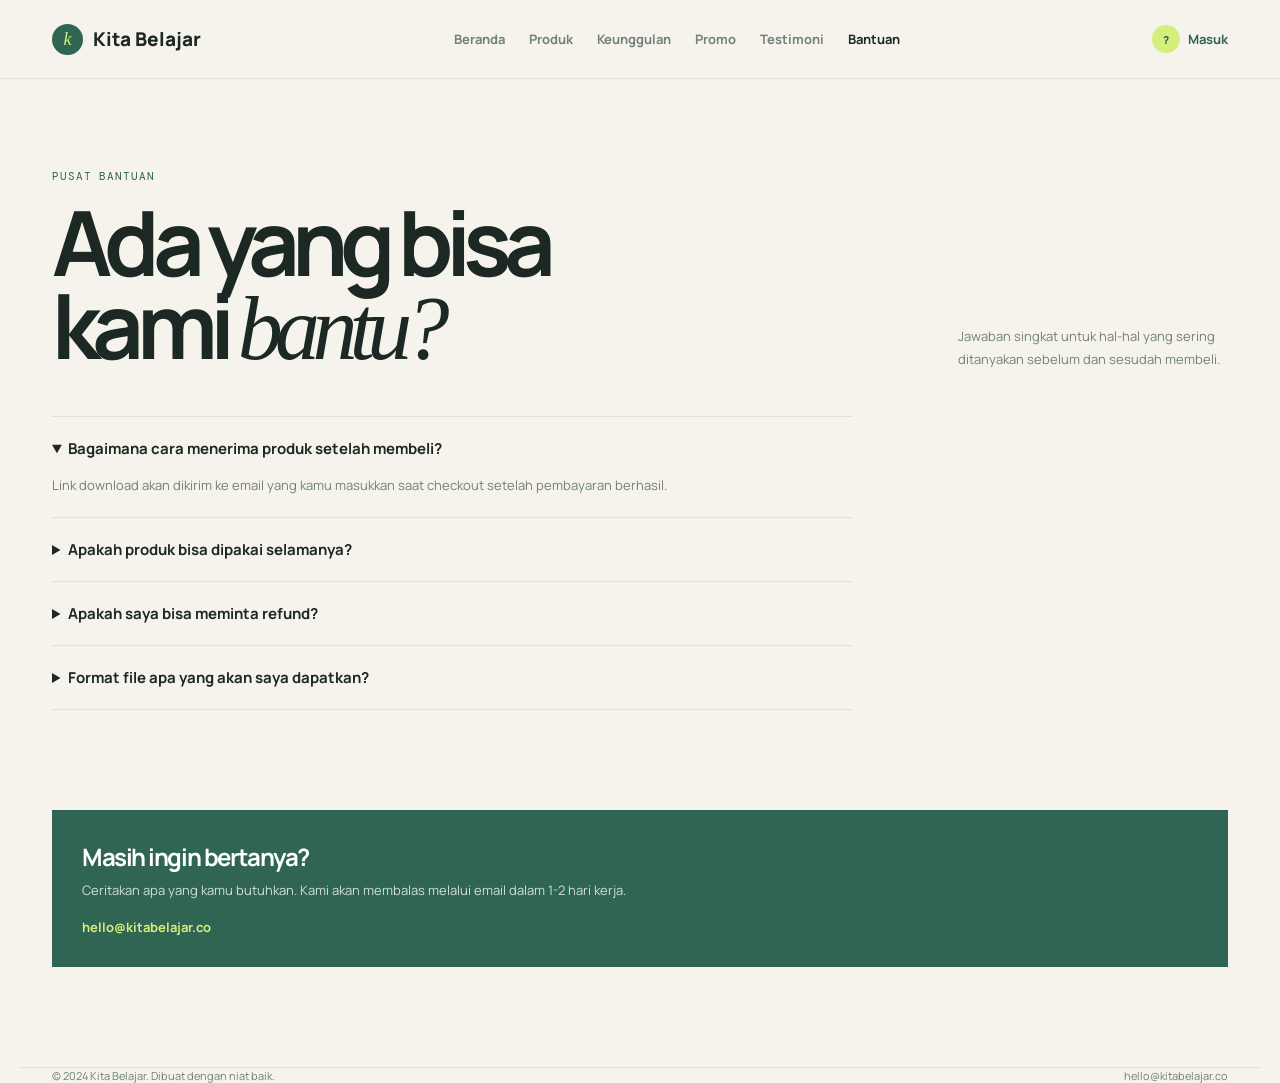
==== bantuan.html @ 23e697ec "Update 6 halaman 16/09/26" ====
<!DOCTYPE html>
<html lang="id">
<head>
    <meta charset="UTF-8"><meta name="viewport" content="width=device-width, initial-scale=1.0"><title>Bantuan | Kita Belajar</title>
    <link rel="preconnect" href="https://fonts.googleapis.com"><link rel="preconnect" href="https://fonts.gstatic.com" crossorigin><link href="https://fonts.googleapis.com/css2?family=DM+Mono:wght@400;500&family=Manrope:wght@400;500;600;700;800&display=swap" rel="stylesheet">
    <style>
        :root { --ink:#1c2824; --muted:#718078; --paper:#f5f3ec; --surface:#fffefa; --line:#dce3da; --green:#2f6552; --lime:#d5ef7d; --serif:Georgia, 'Times New Roman', serif; } * { box-sizing:border-box; } body { margin:0; background:var(--paper); color:var(--ink); font-family:Manrope,sans-serif; } a { color:inherit; text-decoration:none; } .shell { max-width:1240px; margin:auto; padding:0 32px; } .topbar { border-bottom:1px solid var(--line); } nav { min-height:78px; display:flex; align-items:center; justify-content:space-between; gap:24px; } .brand { display:flex; align-items:center; gap:10px; font-weight:800; font-size:19px; } .brand-mark { display:grid; place-items:center; width:31px; height:31px; border-radius:50%; background:var(--green); color:var(--lime); font:italic 18px var(--serif); } .nav-links { display:flex; gap:24px; color:var(--muted); font-size:13px; font-weight:700; } .nav-links a:nth-child(6) { color:var(--ink); } .nav-actions { display:flex; gap:16px; color:var(--green); font-size:13px; font-weight:700; } .hero { padding:90px 0 45px; display:flex; justify-content:space-between; gap:40px; align-items:end; } .eyebrow { color:var(--green); font:11px 'DM Mono',monospace; letter-spacing:.08em; text-transform:uppercase; } h1 { max-width:620px; margin:18px 0 0; font-size:clamp(48px,8vw,90px); line-height:.92; letter-spacing:-.085em; } h1 em { font-family:var(--serif); font-weight:400; } .hero p { max-width:270px; margin:0; color:var(--muted); font-size:13px; line-height:1.75; } .faq { max-width:800px; margin-bottom:100px; border-top:1px solid var(--line); } details { border-bottom:1px solid var(--line); padding:21px 0; } summary { cursor:pointer; font-size:15px; font-weight:700; } details p { max-width:650px; margin:15px 0 0; color:var(--muted); font-size:13px; line-height:1.75; } .contact { margin:0 0 100px; padding:30px; background:var(--green); color:white; } .contact h2 { margin:0 0 8px; font-size:24px; letter-spacing:-.06em; } .contact p { margin:0 0 16px; color:#d2e1d5; font-size:13px; } .contact a { color:var(--lime); font-size:13px; font-weight:700; } footer { border-top:1px solid var(--line); padding:24px 0 35px; display:flex; justify-content:space-between; color:var(--muted); font-size:11px; } @media (max-width:850px) { nav { flex-wrap:wrap; padding:15px 0; } .nav-links { order:3; width:100%; overflow:auto; padding-bottom:4px; } .hero { display:block; padding-top:65px; } .hero p { margin-top:28px; } } @media (max-width:520px) { .shell { padding-inline:20px; } footer { flex-direction:column; gap:8px; } }
        .nav-actions a:last-child { display:none; } .account-modal { position:fixed; inset:0; z-index:10; display:grid; place-items:center; padding:24px; background:#1c2824cc; opacity:0; pointer-events:none; transition:opacity .25s ease; } .account-modal.open { opacity:1; pointer-events:auto; } .account-panel { position:relative; width:min(460px,100%); background:#fffefa; transform:translateY(18px); transition:transform .25s ease; } .account-modal.open .account-panel { transform:translateY(0); } .account-close { position:absolute; top:17px; right:17px; width:40px; height:40px; border:1px solid var(--line); border-radius:50%; background:transparent; font-size:19px; cursor:pointer; } .account-form { padding:48px; } .account-form h2 { margin:15px 0 10px; font-size:35px; line-height:.98; letter-spacing:-.08em; } .account-copy { color:var(--muted); font-size:12px; line-height:1.7; } .account-tabs { display:grid; grid-template-columns:1fr 1fr; margin:28px 0; border-bottom:1px solid var(--line); } .account-tab { border:0; border-bottom:2px solid transparent; padding:12px 4px; background:transparent; color:var(--muted); font-size:12px; font-weight:700; cursor:pointer; } .account-tab.active { border-bottom-color:var(--green); color:var(--green); } .account-field { display:block; margin-bottom:17px; font-size:11px; font-weight:700; } .account-field input { display:block; width:100%; margin-top:8px; border:1px solid var(--line); padding:13px; font:inherit; } .account-submit { width:100%; border:0; border-radius:40px; padding:14px; background:var(--green); color:white; font-size:12px; font-weight:700; cursor:pointer; } .account-note { color:var(--muted); font-size:10px; text-align:center; } @media (max-width:520px) { .account-modal { padding:12px; } .account-form { padding:36px 24px 28px; } }
        .nav-actions a:first-child { display:flex; align-items:center; gap:8px; } .nav-actions a:first-child::before { content:'?'; display:grid; place-items:center; width:28px; height:28px; border-radius:50%; background:var(--lime); color:var(--green); font-size:11px; font-weight:800; }
    </style>
    <link rel="stylesheet" href="auth.css">
</head>
<body><header class="topbar"><div class="shell"><nav><a class="brand" href="index.html"><span class="brand-mark">k</span>Kita Belajar</a><div class="nav-links"><a href="index.html">Beranda</a><a href="produk.html">Produk</a><a href="keunggulan.html">Keunggulan</a><a href="promo.html">Promo</a><a href="testimoni.html">Testimoni</a><a href="bantuan.html">Bantuan</a></div><div class="nav-actions"><a href="index.html">Masuk</a><a href="produk.html">Keranjang</a></div></nav></div></header><main class="shell"><section class="hero"><div><div class="eyebrow">Pusat bantuan</div><h1>Ada yang bisa kami <em>bantu?</em></h1></div><p>Jawaban singkat untuk hal-hal yang sering ditanyakan sebelum dan sesudah membeli.</p></section><section class="faq"><details open><summary>Bagaimana cara menerima produk setelah membeli?</summary><p>Link download akan dikirim ke email yang kamu masukkan saat checkout setelah pembayaran berhasil.</p></details><details><summary>Apakah produk bisa dipakai selamanya?</summary><p>Ya. Semua produk digital Kita Belajar memberikan akses selamanya dan bisa digunakan berulang kali.</p></details><details><summary>Apakah saya bisa meminta refund?</summary><p>Karena produk berupa file digital, pembelian umumnya tidak dapat dikembalikan. Hubungi kami jika ada masalah akses atau file.</p></details><details><summary>Format file apa yang akan saya dapatkan?</summary><p>Format mengikuti produk, seperti Notion template, PDF e-book, atau Google Sheets. Detailnya selalu tercantum di halaman produk.</p></details></section><section class="contact"><h2>Masih ingin bertanya?</h2><p>Ceritakan apa yang kamu butuhkan. Kami akan membalas melalui email dalam 1-2 hari kerja.</p><a href="mailto:hello@kitabelajar.co">hello@kitabelajar.co</a></section></main><footer class="shell"><span>© 2024 Kita Belajar. Dibuat dengan niat baik.</span><span>hello@kitabelajar.co</span></footer></body>
<div class="account-modal" id="accountModal" role="dialog" aria-modal="true"><div class="account-panel"><button class="account-close" id="closeAccount" type="button" aria-label="Tutup login">×</button><div class="account-form"><div class="eyebrow">Your learning space</div><h2>Selamat datang kembali.</h2><p class="account-copy">Masuk untuk menyimpan produk dan melihat akses belajarmu dalam satu tempat.</p><div class="account-tabs"><button class="account-tab active" type="button">Masuk</button><button class="account-tab" type="button">Buat akun</button></div><form id="accountForm"><label class="account-field">Email<input id="accountEmail" type="email" placeholder="nama@email.com" required></label><label class="account-field">Password<input type="password" minlength="6" placeholder="Minimal 6 karakter" required></label><button class="account-submit" type="submit">Masuk ke akun</button></form><p class="account-note">Demo frontend: data akun disimpan lokal di perangkat ini.</p></div></div></div><script>const accountModal=document.querySelector('#accountModal');document.querySelector('.nav-actions a:first-child').onclick=e=>{e.preventDefault();accountModal.classList.add('open');};document.querySelector('#closeAccount').onclick=()=>accountModal.classList.remove('open');accountModal.onclick=e=>{if(e.target===accountModal)accountModal.classList.remove('open');};document.querySelector('#accountForm').onsubmit=e=>{e.preventDefault();localStorage.setItem('kitaBelajarAccount',JSON.stringify({name:document.querySelector('#accountEmail').value.split('@')[0],email:document.querySelector('#accountEmail').value}));accountModal.classList.remove('open');};</script></body>
<script src="auth.js"></script>
</html>
---- auth.css ----
.account-modal { position: fixed; inset: 0; z-index: 30; display: grid; place-items: center; padding: 24px; background: #1c2824cc; opacity: 0; pointer-events: none; transition: opacity .25s ease; }
.account-modal.open { opacity: 1; pointer-events: auto; }
.account-panel { position: relative; width: min(460px, 100%); max-height: 94vh; overflow: auto; background: var(--surface, #fffefa); transform: translateY(18px); transition: transform .25s ease; }
.account-modal.open .account-panel { transform: translateY(0); }
.account-form { padding: 48px; }
.account-form h2 { margin: 15px 0 10px; font-size: 35px; line-height: .98; letter-spacing: -.08em; }
.account-copy { margin: 0 0 28px; color: var(--muted); font-size: 12px; line-height: 1.7; }
.account-tabs { display: grid; grid-template-columns: 1fr 1fr; gap: 4px; margin-bottom: 28px; border-bottom: 1px solid var(--line); }
.account-tab { border: 0; border-bottom: 2px solid transparent; padding: 12px 4px; background: transparent; color: var(--muted); font-size: 12px; font-weight: 700; cursor: pointer; }
.account-tab.active { border-bottom-color: var(--green); color: var(--green); }
.account-field { display: block; margin-bottom: 17px; color: var(--ink); font-size: 11px; font-weight: 700; }
.account-field input { display: block; width: 100%; margin-top: 8px; border: 1px solid var(--line); padding: 13px; outline: 0; background: transparent; color: var(--ink); font: inherit; font-size: 13px; }
.account-field input:focus { border-color: var(--green); box-shadow: 0 0 0 2px #2f655220; }
.account-submit { width: 100%; margin-top: 6px; border: 0; border-radius: 40px; padding: 14px; background: var(--green); color: white; font-size: 13px; font-weight: 700; cursor: pointer; }
.forgot-password { display: block; margin: -5px 0 16px; border: 0; padding: 0; background: transparent; color: var(--green); font-size: 11px; text-decoration: underline; cursor: pointer; }
.account-error { min-height: 16px; margin: 0 0 8px; color: #b4492c; font-size: 11px; }
.account-note { margin: 18px 0 0; color: var(--muted); font-size: 10px; line-height: 1.6; text-align: center; }
.account-dashboard { display: none; }
.account-dashboard.show { display: block; }
.dashboard-head { padding: 42px 48px 34px; background: var(--green); color: white; }
.dashboard-head .eyebrow { color: var(--lime); }
.dashboard-head .eyebrow::before { background: var(--lime); }
.dashboard-head h2 { margin: 17px 0 8px; font-size: 35px; line-height: .98; letter-spacing: -.08em; }
.dashboard-head p { margin: 0; color: #d2e1d5; font-size: 12px; }
.dashboard-body { padding: 30px 48px 40px; }
.dashboard-label { margin: 0 0 14px; color: var(--muted); font: 10px 'DM Mono', monospace; text-transform: uppercase; }
.access-item { display: flex; align-items: center; justify-content: space-between; gap: 12px; border-block: 1px solid var(--line); padding: 15px 0; font-size: 13px; }
.access-item span { color: var(--muted); font-size: 11px; }
.logout { width: 100%; margin-top: 28px; border: 1px solid var(--green); border-radius: 40px; padding: 12px; background: transparent; color: var(--green); font-size: 12px; font-weight: 700; cursor: pointer; }
.forgot-panel { position: fixed; inset: 0; z-index: 40; display: grid; place-items: center; padding: 24px; background: #1c2824cc; opacity: 0; pointer-events: none; transition: opacity .25s ease; }
.forgot-panel.open { opacity: 1; pointer-events: auto; }
.forgot-card { position: relative; width: min(430px, 100%); padding: 44px 48px; background: var(--surface, #fffefa); transform: translateY(18px); transition: transform .25s ease; }
.forgot-panel.open .forgot-card { transform: translateY(0); }
.forgot-card h2 { margin: 15px 0 10px; font-size: 32px; line-height: .98; letter-spacing: -.08em; }
.forgot-copy { margin: 0 0 25px; color: var(--muted); font-size: 12px; line-height: 1.7; }
.forgot-close { position: absolute; top: 17px; right: 17px; display: grid; place-items: center; width: 40px; height: 40px; border: 1px solid var(--line); border-radius: 50%; background: transparent; color: var(--ink); font-size: 19px; cursor: pointer; }
.forgot-field { display: block; margin-bottom: 17px; color: var(--ink); font-size: 11px; font-weight: 700; }
.forgot-field input { display: block; width: 100%; margin-top: 8px; border: 1px solid var(--line); padding: 13px; outline: 0; background: transparent; color: var(--ink); font: inherit; font-size: 13px; }
.forgot-submit { width: 100%; margin-top: 6px; border: 0; border-radius: 40px; padding: 14px; background: var(--green); color: white; font-size: 13px; font-weight: 700; cursor: pointer; }
.forgot-status { min-height: 16px; margin: 0 0 8px; font-size: 11px; }
.forgot-status.error { color: #b4492c; }
.forgot-status.success { color: var(--green); }
@media (max-width: 520px) { .account-modal, .forgot-panel { padding: 12px; } .account-form { padding: 36px 24px 28px; } .dashboard-head { padding: 30px 24px; } .dashboard-body { padding: 30px 24px; } .forgot-card { padding: 36px 24px 28px; } }
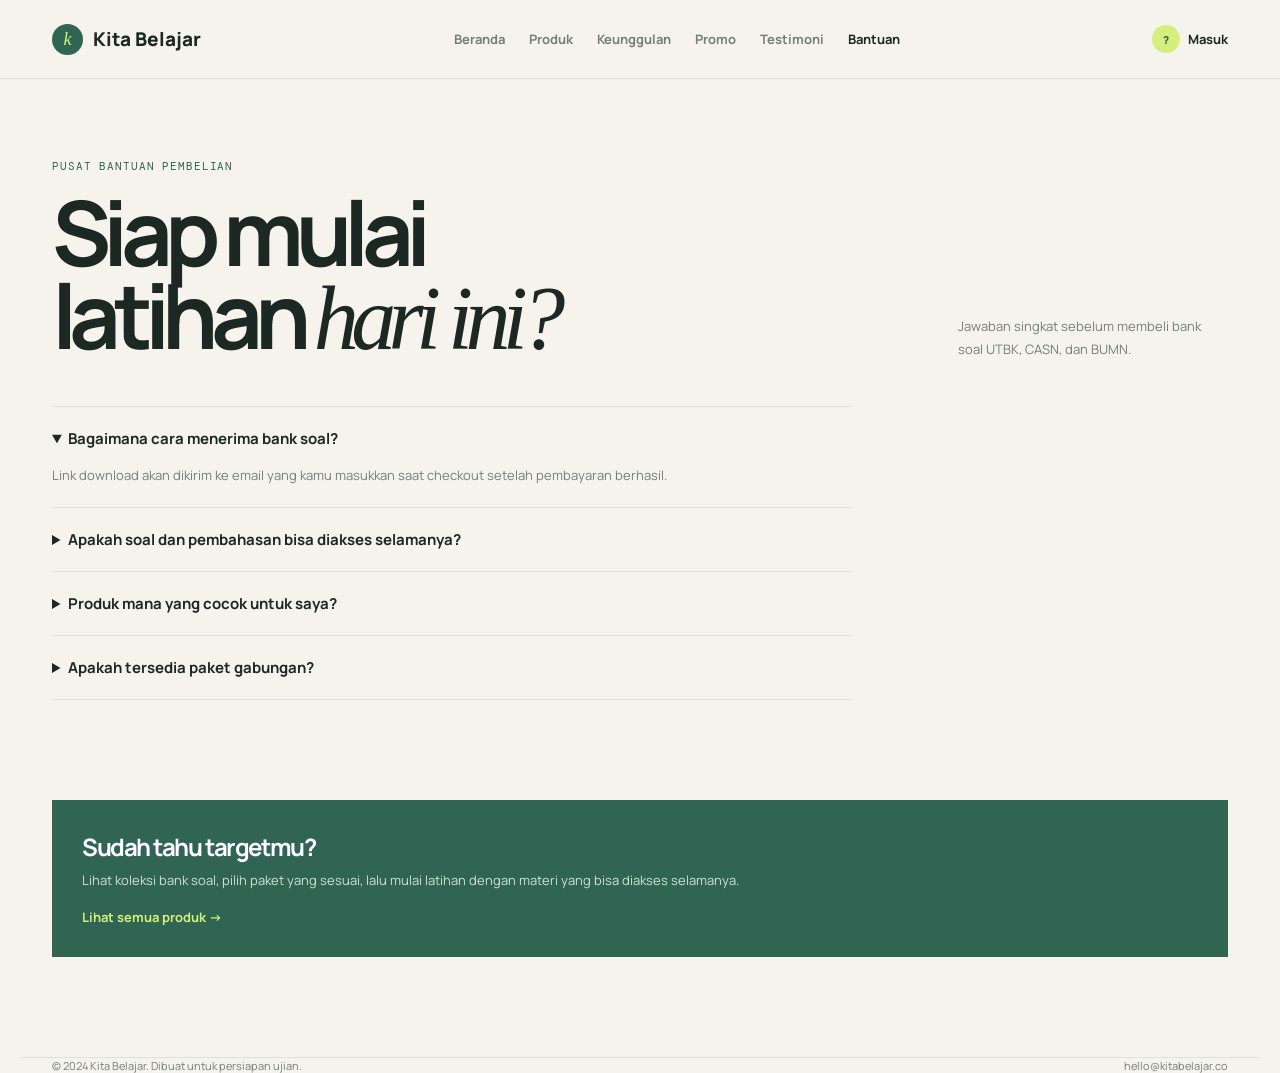
==== commit 52b694de: "Update 17/09/26" ====
--- a/bantuan.html
+++ b/bantuan.html
@@ -7,10 +7,11 @@
         :root { --ink:#1c2824; --muted:#718078; --paper:#f5f3ec; --surface:#fffefa; --line:#dce3da; --green:#2f6552; --lime:#d5ef7d; --serif:Georgia, 'Times New Roman', serif; } * { box-sizing:border-box; } body { margin:0; background:var(--paper); color:var(--ink); font-family:Manrope,sans-serif; } a { color:inherit; text-decoration:none; } .shell { max-width:1240px; margin:auto; padding:0 32px; } .topbar { border-bottom:1px solid var(--line); } nav { min-height:78px; display:flex; align-items:center; justify-content:space-between; gap:24px; } .brand { display:flex; align-items:center; gap:10px; font-weight:800; font-size:19px; } .brand-mark { display:grid; place-items:center; width:31px; height:31px; border-radius:50%; background:var(--green); color:var(--lime); font:italic 18px var(--serif); } .nav-links { display:flex; gap:24px; color:var(--muted); font-size:13px; font-weight:700; } .nav-links a:nth-child(6) { color:var(--ink); } .nav-actions { display:flex; gap:16px; color:var(--green); font-size:13px; font-weight:700; } .hero { padding:90px 0 45px; display:flex; justify-content:space-between; gap:40px; align-items:end; } .eyebrow { color:var(--green); font:11px 'DM Mono',monospace; letter-spacing:.08em; text-transform:uppercase; } h1 { max-width:620px; margin:18px 0 0; font-size:clamp(48px,8vw,90px); line-height:.92; letter-spacing:-.085em; } h1 em { font-family:var(--serif); font-weight:400; } .hero p { max-width:270px; margin:0; color:var(--muted); font-size:13px; line-height:1.75; } .faq { max-width:800px; margin-bottom:100px; border-top:1px solid var(--line); } details { border-bottom:1px solid var(--line); padding:21px 0; } summary { cursor:pointer; font-size:15px; font-weight:700; } details p { max-width:650px; margin:15px 0 0; color:var(--muted); font-size:13px; line-height:1.75; } .contact { margin:0 0 100px; padding:30px; background:var(--green); color:white; } .contact h2 { margin:0 0 8px; font-size:24px; letter-spacing:-.06em; } .contact p { margin:0 0 16px; color:#d2e1d5; font-size:13px; } .contact a { color:var(--lime); font-size:13px; font-weight:700; } footer { border-top:1px solid var(--line); padding:24px 0 35px; display:flex; justify-content:space-between; color:var(--muted); font-size:11px; } @media (max-width:850px) { nav { flex-wrap:wrap; padding:15px 0; } .nav-links { order:3; width:100%; overflow:auto; padding-bottom:4px; } .hero { display:block; padding-top:65px; } .hero p { margin-top:28px; } } @media (max-width:520px) { .shell { padding-inline:20px; } footer { flex-direction:column; gap:8px; } }
         .nav-actions a:last-child { display:none; } .account-modal { position:fixed; inset:0; z-index:10; display:grid; place-items:center; padding:24px; background:#1c2824cc; opacity:0; pointer-events:none; transition:opacity .25s ease; } .account-modal.open { opacity:1; pointer-events:auto; } .account-panel { position:relative; width:min(460px,100%); background:#fffefa; transform:translateY(18px); transition:transform .25s ease; } .account-modal.open .account-panel { transform:translateY(0); } .account-close { position:absolute; top:17px; right:17px; width:40px; height:40px; border:1px solid var(--line); border-radius:50%; background:transparent; font-size:19px; cursor:pointer; } .account-form { padding:48px; } .account-form h2 { margin:15px 0 10px; font-size:35px; line-height:.98; letter-spacing:-.08em; } .account-copy { color:var(--muted); font-size:12px; line-height:1.7; } .account-tabs { display:grid; grid-template-columns:1fr 1fr; margin:28px 0; border-bottom:1px solid var(--line); } .account-tab { border:0; border-bottom:2px solid transparent; padding:12px 4px; background:transparent; color:var(--muted); font-size:12px; font-weight:700; cursor:pointer; } .account-tab.active { border-bottom-color:var(--green); color:var(--green); } .account-field { display:block; margin-bottom:17px; font-size:11px; font-weight:700; } .account-field input { display:block; width:100%; margin-top:8px; border:1px solid var(--line); padding:13px; font:inherit; } .account-submit { width:100%; border:0; border-radius:40px; padding:14px; background:var(--green); color:white; font-size:12px; font-weight:700; cursor:pointer; } .account-note { color:var(--muted); font-size:10px; text-align:center; } @media (max-width:520px) { .account-modal { padding:12px; } .account-form { padding:36px 24px 28px; } }
         .nav-actions a:first-child { display:flex; align-items:center; gap:8px; } .nav-actions a:first-child::before { content:'?'; display:grid; place-items:center; width:28px; height:28px; border-radius:50%; background:var(--lime); color:var(--green); font-size:11px; font-weight:800; }
+        .hero { padding-top: 80px; }
     </style>
     <link rel="stylesheet" href="auth.css">
 </head>
-<body><header class="topbar"><div class="shell"><nav><a class="brand" href="index.html"><span class="brand-mark">k</span>Kita Belajar</a><div class="nav-links"><a href="index.html">Beranda</a><a href="produk.html">Produk</a><a href="keunggulan.html">Keunggulan</a><a href="promo.html">Promo</a><a href="testimoni.html">Testimoni</a><a href="bantuan.html">Bantuan</a></div><div class="nav-actions"><a href="index.html">Masuk</a><a href="produk.html">Keranjang</a></div></nav></div></header><main class="shell"><section class="hero"><div><div class="eyebrow">Pusat bantuan</div><h1>Ada yang bisa kami <em>bantu?</em></h1></div><p>Jawaban singkat untuk hal-hal yang sering ditanyakan sebelum dan sesudah membeli.</p></section><section class="faq"><details open><summary>Bagaimana cara menerima produk setelah membeli?</summary><p>Link download akan dikirim ke email yang kamu masukkan saat checkout setelah pembayaran berhasil.</p></details><details><summary>Apakah produk bisa dipakai selamanya?</summary><p>Ya. Semua produk digital Kita Belajar memberikan akses selamanya dan bisa digunakan berulang kali.</p></details><details><summary>Apakah saya bisa meminta refund?</summary><p>Karena produk berupa file digital, pembelian umumnya tidak dapat dikembalikan. Hubungi kami jika ada masalah akses atau file.</p></details><details><summary>Format file apa yang akan saya dapatkan?</summary><p>Format mengikuti produk, seperti Notion template, PDF e-book, atau Google Sheets. Detailnya selalu tercantum di halaman produk.</p></details></section><section class="contact"><h2>Masih ingin bertanya?</h2><p>Ceritakan apa yang kamu butuhkan. Kami akan membalas melalui email dalam 1-2 hari kerja.</p><a href="mailto:hello@kitabelajar.co">hello@kitabelajar.co</a></section></main><footer class="shell"><span>© 2024 Kita Belajar. Dibuat dengan niat baik.</span><span>hello@kitabelajar.co</span></footer></body>
+<body><header class="topbar"><div class="shell"><nav><a class="brand" href="index.html"><span class="brand-mark">k</span>Kita Belajar</a><div class="nav-links"><a href="index.html">Beranda</a><a href="produk.html">Produk</a><a href="keunggulan.html">Keunggulan</a><a href="promo.html">Promo</a><a href="testimoni.html">Testimoni</a><a href="bantuan.html">Bantuan</a></div><div class="nav-actions"><a href="index.html">Masuk</a><a href="produk.html">Keranjang</a></div></nav></div></header><main class="shell"><section class="hero"><div><div class="eyebrow">Pusat bantuan pembelian</div><h1>Siap mulai latihan <em>hari ini?</em></h1></div><p>Jawaban singkat sebelum membeli bank soal UTBK, CASN, dan BUMN.</p></section><section class="faq"><details open><summary>Bagaimana cara menerima bank soal?</summary><p>Link download akan dikirim ke email yang kamu masukkan saat checkout setelah pembayaran berhasil.</p></details><details><summary>Apakah soal dan pembahasan bisa diakses selamanya?</summary><p>Ya. Semua produk latihan Kita Belajar memberikan akses selamanya dan bisa digunakan berulang kali.</p></details><details><summary>Produk mana yang cocok untuk saya?</summary><p>Pilih paket UTBK untuk TPS, paket CASN untuk SKD, dan paket BUMN untuk TKD serta AKHLAK. Buka halaman produk untuk melihat isinya.</p></details><details><summary>Apakah tersedia paket gabungan?</summary><p>Ya, Paket Lengkap 3 Target berisi latihan untuk UTBK, CASN, dan BUMN dengan harga lebih hemat.</p></details></section><section class="contact"><h2>Sudah tahu targetmu?</h2><p>Lihat koleksi bank soal, pilih paket yang sesuai, lalu mulai latihan dengan materi yang bisa diakses selamanya.</p><a href="produk.html">Lihat semua produk →</a></section></main><footer class="shell"><span>© 2024 Kita Belajar. Dibuat untuk persiapan ujian.</span><span>hello@kitabelajar.co</span></footer></body>
 <div class="account-modal" id="accountModal" role="dialog" aria-modal="true"><div class="account-panel"><button class="account-close" id="closeAccount" type="button" aria-label="Tutup login">×</button><div class="account-form"><div class="eyebrow">Your learning space</div><h2>Selamat datang kembali.</h2><p class="account-copy">Masuk untuk menyimpan produk dan melihat akses belajarmu dalam satu tempat.</p><div class="account-tabs"><button class="account-tab active" type="button">Masuk</button><button class="account-tab" type="button">Buat akun</button></div><form id="accountForm"><label class="account-field">Email<input id="accountEmail" type="email" placeholder="nama@email.com" required></label><label class="account-field">Password<input type="password" minlength="6" placeholder="Minimal 6 karakter" required></label><button class="account-submit" type="submit">Masuk ke akun</button></form><p class="account-note">Demo frontend: data akun disimpan lokal di perangkat ini.</p></div></div></div><script>const accountModal=document.querySelector('#accountModal');document.querySelector('.nav-actions a:first-child').onclick=e=>{e.preventDefault();accountModal.classList.add('open');};document.querySelector('#closeAccount').onclick=()=>accountModal.classList.remove('open');accountModal.onclick=e=>{if(e.target===accountModal)accountModal.classList.remove('open');};document.querySelector('#accountForm').onsubmit=e=>{e.preventDefault();localStorage.setItem('kitaBelajarAccount',JSON.stringify({name:document.querySelector('#accountEmail').value.split('@')[0],email:document.querySelector('#accountEmail').value}));accountModal.classList.remove('open');};</script></body>
 <script src="auth.js"></script>
 </html>
--- a/auth.css
+++ b/auth.css
@@ -1,6 +1,8 @@
 .account-modal { position: fixed; inset: 0; z-index: 30; display: grid; place-items: center; padding: 24px; background: #1c2824cc; opacity: 0; pointer-events: none; transition: opacity .25s ease; }
 .account-modal.open { opacity: 1; pointer-events: auto; }
 .account-panel { position: relative; width: min(460px, 100%); max-height: 94vh; overflow: auto; background: var(--surface, #fffefa); transform: translateY(18px); transition: transform .25s ease; }
+.nav-actions a:first-child { display: flex; align-items: center; gap: 8px; color: var(--ink); font-family: 'Manrope', sans-serif; font-size: 13px; font-weight: 700; }
+.nav-actions a:first-child::before { content: var(--account-initial, '?'); display: grid; place-items: center; width: 28px; height: 28px; border-radius: 50%; background: var(--lime); color: var(--green); font-size: 11px; font-weight: 800; }
 .account-modal.open .account-panel { transform: translateY(0); }
 .account-form { padding: 48px; }
 .account-form h2 { margin: 15px 0 10px; font-size: 35px; line-height: .98; letter-spacing: -.08em; }
@@ -41,3 +43,4 @@
 .forgot-status.error { color: #b4492c; }
 .forgot-status.success { color: var(--green); }
 @media (max-width: 520px) { .account-modal, .forgot-panel { padding: 12px; } .account-form { padding: 36px 24px 28px; } .dashboard-head { padding: 30px 24px; } .dashboard-body { padding: 30px 24px; } .forgot-card { padding: 36px 24px 28px; } }
+.nav-actions a:first-child::before { content: var(--account-initial, '?'); }
